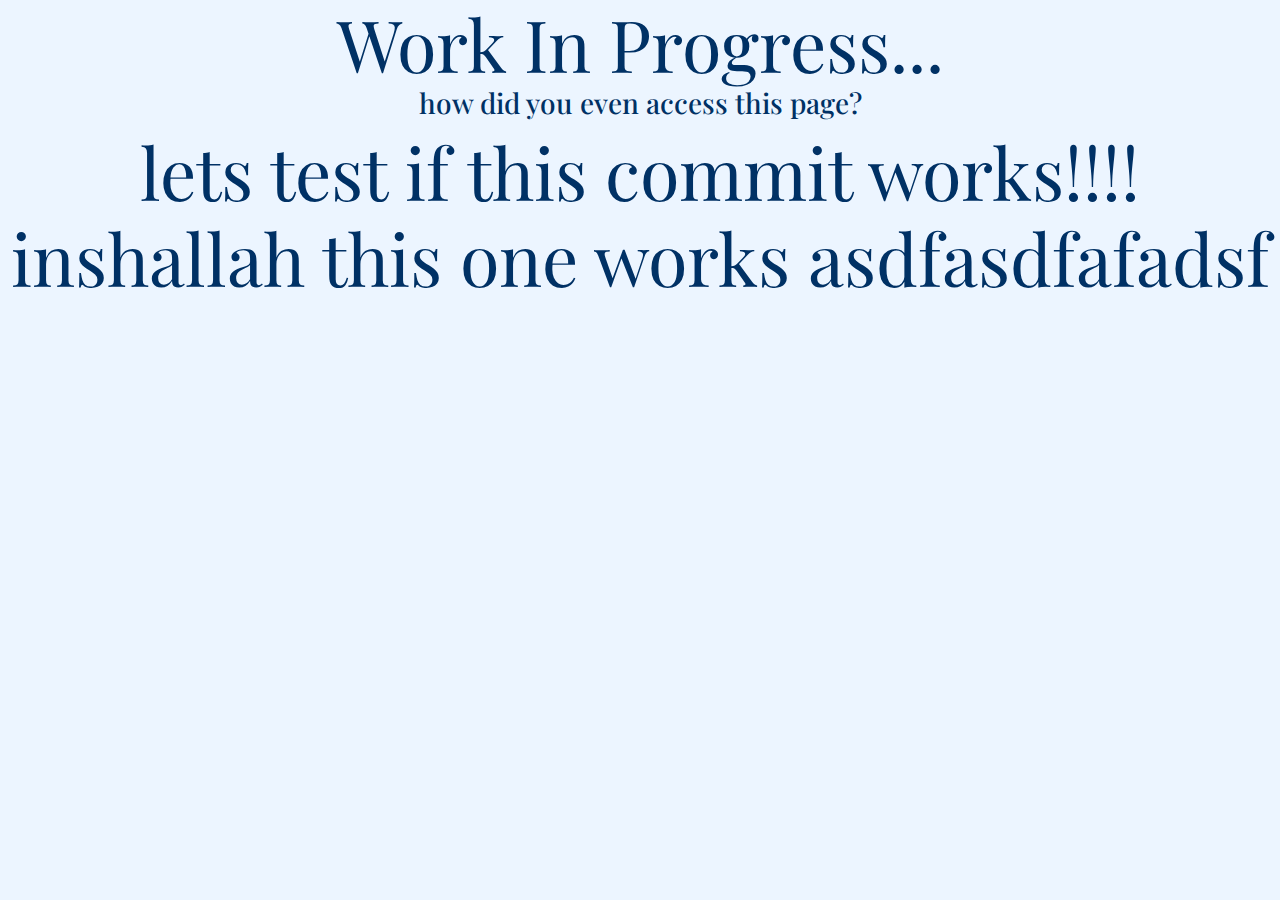
==== archives/index.html @ 5cfe6933 "ok" ====
<!DOCTYPE html>
<html lang="en">
  <head>
    <meta charset="UTF-8" />
    <meta name="viewport" content="width=device-width, initial-scale=1.0" />
    <title>Archives</title>
    <!-- Latest compiled and minified CSS -->
    <link
      href="https://cdn.jsdelivr.net/npm/bootstrap@5.3.2/dist/css/bootstrap.min.css"
      rel="stylesheet"
    />

    <link
      rel="shortcut icon"
      href="/img/NewMUN-logo-new_trans.png"
      type="image/x-icon"
    />
    <!--favicon-->
    <link rel="preconnect" href="https://fonts.googleapis.com" />
    <link rel="preconnect" href="https://fonts.gstatic.com" crossorigin />
    <link
      href="https://fonts.googleapis.com/css2?family=Montserrat:ital,wght@0,100;0,200;0,300;0,400;0,500;0,600;0,700;0,800;0,900;1,100;1,200;1,300;1,400;1,500;1,600;1,700;1,800;1,900&display=swap"
      rel="stylesheet"
    />
    <link
      href="https://fonts.googleapis.com/css2?family=Playfair+Display:ital,wght@0,400;0,500;0,600;0,700;0,800;0,900;1,400;1,500;1,600;1,700;1,800;1,900&display=swap"
      rel="stylesheet"
    />
    <link
      href="https://fonts.googleapis.com/css2?family=Gloock&display=swap"
      rel="stylesheet"
    />
    <link
      href="https://fonts.googleapis.com/css2?family=Noto+Sans&display=swap"
      rel="stylesheet"
    />
    <!-- Latest compiled JavaScript -->
    <script src="https://cdn.jsdelivr.net/npm/bootstrap@5.3.2/dist/js/bootstrap.bundle.min.js"></script>
    <!-- Animate.css -->
    <link
      rel="stylesheet"
      href="https://cdnjs.cloudflare.com/ajax/libs/animate.css/4.1.1/animate.min.css"
    />

    <!-- Athibans custom random specific instances css-->
    <link rel="stylesheet" href="/css/style.css" fetchpriority="high" />
    <!--Athibans custom random specific instances js-->
    <script defer src="/js/app.js"></script>
  </head>

  <!-- Google tag (gtag.js) -->
  <script
    async
    src="https://www.googletagmanager.com/gtag/js?id=G-RTMW4X9FFQ"
  ></script>
  <script>
    window.dataLayer = window.dataLayer || [];
    function gtag() {
      dataLayer.push(arguments);
    }
    gtag("js", new Date());

    gtag("config", "G-RTMW4X9FFQ");
  </script>

  <body class="text-center text-primary bg-secondary display-2">
    Work In Progress...
    <h3>how did you even access this page?</h3>
    lets test if this commit works!!!! inshallah this one works asdfasdfafadsf
  </body>
</html>
---- css/style.css ----
.btn {
  font-family: "Playfair Display", serif;
  font-weight: bold;
}

.center {
  margin-left: auto;
}

.card {
  border: 0;
}

.display-1 {
  font-family: "Playfair Display", serif;
}
.display-2 {
  font-family: "Playfair Display", serif;
}
.display-3 {
  font-family: "Playfair Display", serif;
}

.display-4 {
  font-family: "Playfair Display", serif;
}

.display-5 {
  font-family: "Playfair Display", serif;
}

.display-6 {
  font-family: "Playfair Display", serif;
}

.responsive-title {
  font-size: 3vw;
}

.responsive-text {
  font-size: 1.5vw;
}

.archive-team-card {
  width: 30%;
}

@media screen and (max-width: 992px) {
  .responsive-title {
    font-size: 3.5vw;
  }
  .responsive-text {
    font-size: 1.75vw;
  }
  .archive-team-card {
    width: 50%;
  }
  .eu-flag {
    max-height: 75%;
    margin-top: 12%;
  }
}

@media screen and (max-width: 934px) {
  .responsive-title {
    font-size: 3vw;
  }
  .responsive-text {
    font-size: 1.5vw;
  }
  .archive-team-card {
    width: 50%;
  }
}

@media screen and (max-width: 768px) {
  .responsive-title {
    font-size: 5vw;
  }
  .responsive-text {
    font-size: 2.5vw;
  }
  .archive-team-card {
    width: 70%;
  }
}
@media screen and (max-width: 576px) {
  .responsive-title {
    font-size: 6vw;
  }
  .responsive-text {
    font-size: 3vw;
  }
  .archive-team-card {
    width: 80%;
  }

  .council-card {
    width: 100% !important;
  }
}

.custom-navbar {
  box-shadow: 0 6px 8px 0 rgba(0, 0, 0, 0.3);
}

.text-primary {
  color: #003165 !important;
}

.bg-primary {
  background-color: #003165 !important;
}

.bg-secondary {
  background-color: #ecf5ff !important;
}

.hiddenSlideIn {
  opacity: 0;
  filter: blur(5px);
  transform: translateX(-100%);
  transition: all 1s;
}

.showSlideIn {
  opacity: 1;
  filter: blur(0);
  transform: translateX(0);
}

.why-delayed-animation:nth-child(1) {
  transition-delay: 0ms;
}

.why-delayed-animation:nth-child(2) {
  transition-delay: 600ms;
}
.why-delayed-animation:nth-child(3) {
  transition-delay: 800ms;
}

.hiddenPopIn {
  opacity: 0;
  filter: blur(5px);
  transform: translateY(20%);
  transition: all 1s;
}

.showPopIn {
  opacity: 1;
  filter: blur(0px);
  transform: translateY(0);
}

.hiddenPopInDelay:nth-child(2) {
  transition-delay: 0ms;
}

@media screen and (max-width: 576px) {
  .hiddenPopInDelay:nth-child(2) {
    transition-delay: 0ms;
  }
}

.council-card {
  border: none;
  border-radius: 2vh;
  box-shadow: 0px 4px 10px rgba(0, 0, 0, 0.3);
  width: 512px;
  height: 100%;
}

.team-card {
  border: none !important;
  border-width: 0ch !important;
  width: 80%;
  height: 80%;
  padding: 5%;
  margin: auto !important;
}

.team-title {
  margin-top: 3% !important;
}

.team-image {
  box-shadow: 0px 0px 25px 1px rgba(0, 0, 0, 0.2);
  clip-path: inset(-10000px -100000px 0px -10000000px);
  border-width: 0 !important;
  border: none !important;
}

.team-body {
  box-shadow: 0px 0px 25px 1px rgba(0, 0, 0, 0.2);
  clip-path: inset(0px -100000px -100000000px -100000000px);
  border-width: 0;
  border: none !important;
}

.archive-team-card {
  margin: auto !important;
  margin-top: 5vh !important;
}

.pictures-carousel {
  box-shadow: 0px 0px 10px 0px rgba(0, 0, 0, 0.3);
  width: 40vw;
  height: 45vh;
  margin: 1%;
}
.single-picture-carousel {
  width: 40vw;
  height: 45vh;
}

.council-img {
  height: 512px;
  width: 512px;
}

.footer {
  box-shadow: 0 -2px 20px 5px #00010265;
}

.text-center {
  font-family: "Playfair Display", serif;
}

.disabled:hover {
  cursor: not-allowed !important;
}

.titles {
  font-family: "Gloock", serif;
}

.font-montserrat {
  font-family: "Montserrat", sans-serif !important;
}

.font-gloock {
  font-family: "Gloock", serif !important;
}

.font-playfair {
  font-family: "Playfair Display", serif !important;
}

.btn-primary {
  background-color: rgba(161, 161, 161, 0.3);
  border: none;
  color: #363636;
  border-radius: 10px;
}
.disabled {
  background-color: rgba(255, 255, 255, 0.808) !important;
  border: none !important;
  color: #707070 !important;
  border-radius: 10px;
}
.modal-title {
  font-family: "Gloock", serif;
}
.modal-body {
  font-family: "Noto", sans-serif;
  line-height: 30px;
  padding: 6%;
  text-align: justify;
  font-size: large;
}
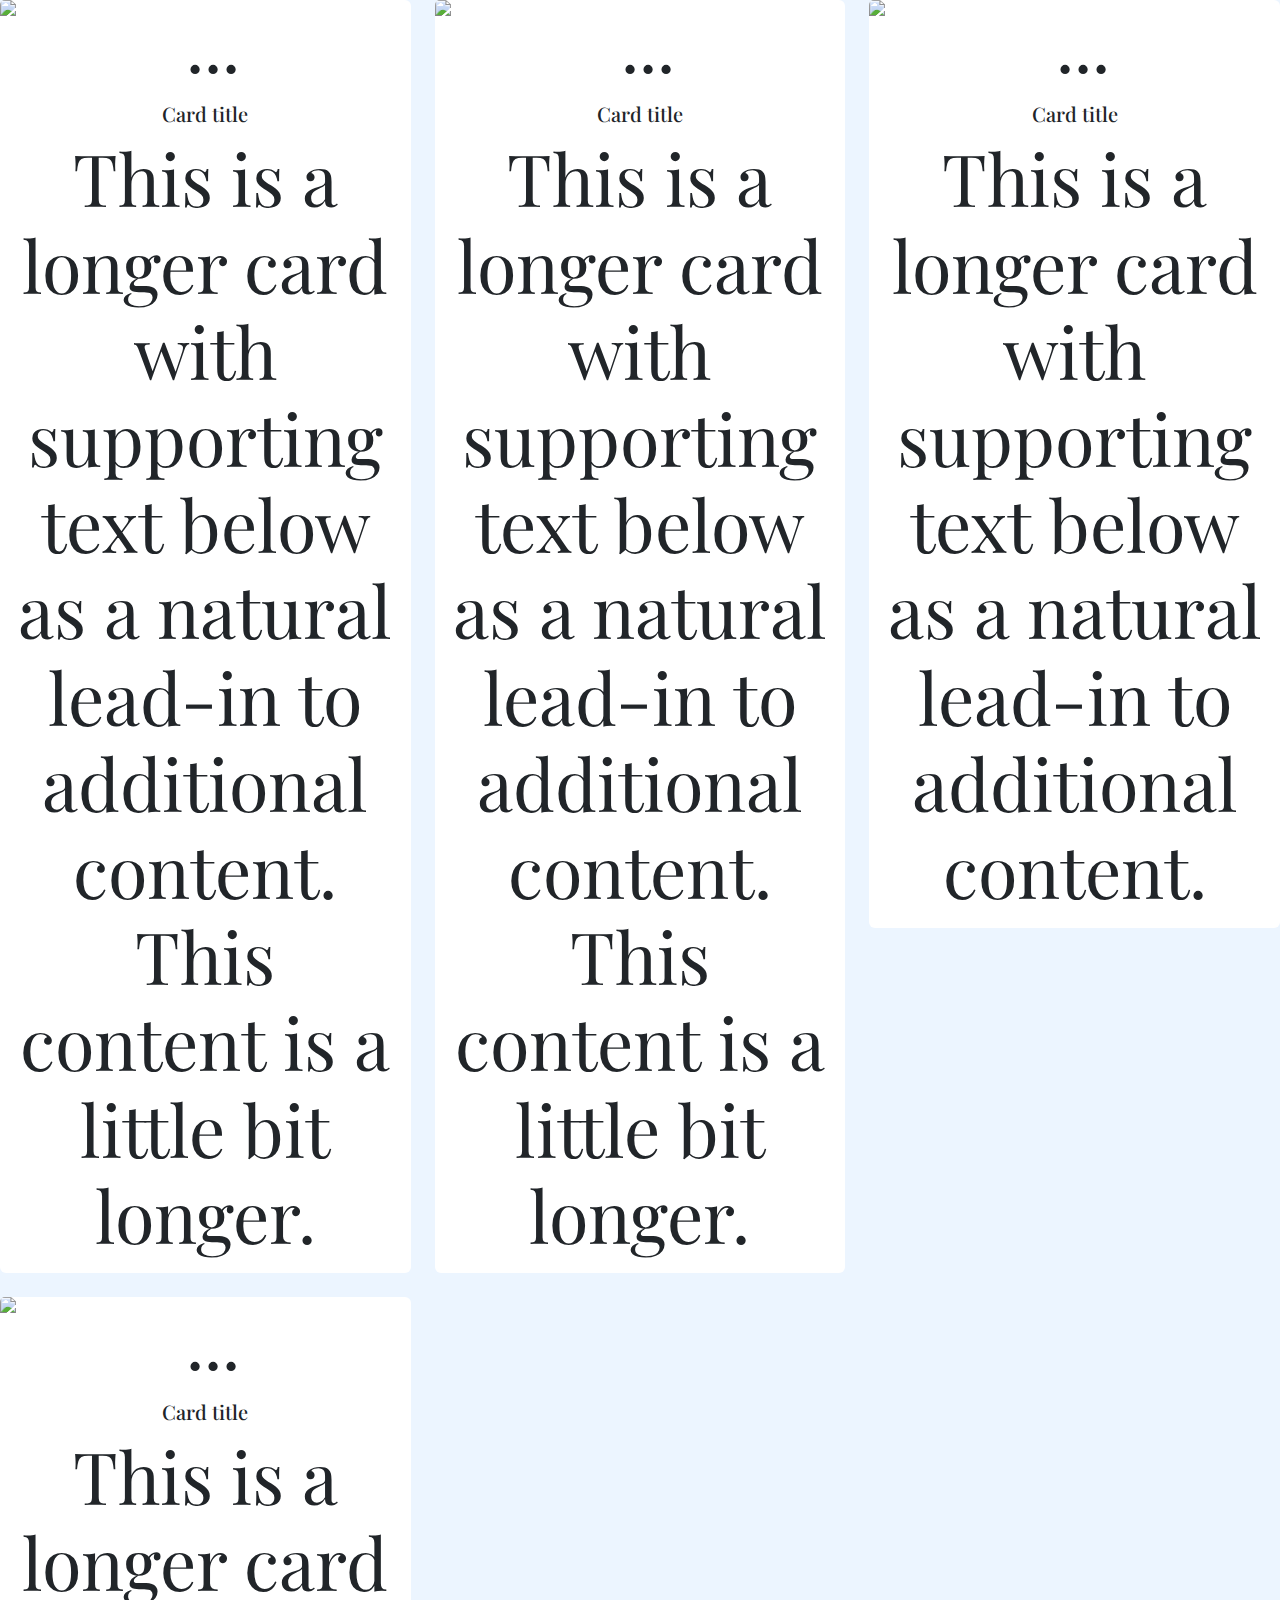
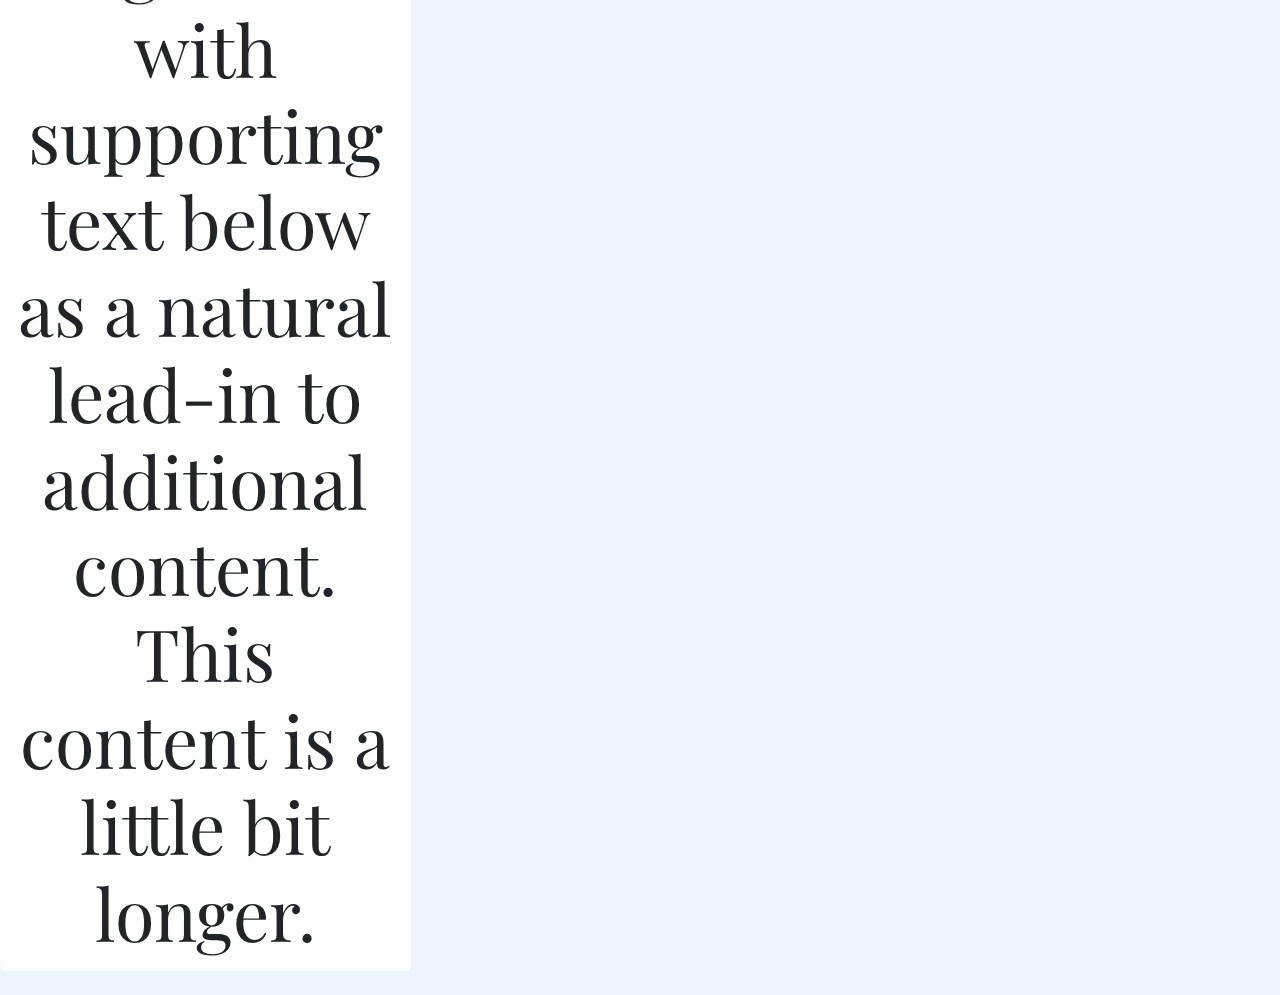
==== commit 13614406: "start of archives work" ====
--- a/archives/index.html
+++ b/archives/index.html
@@ -46,6 +46,7 @@
     <link rel="stylesheet" href="/css/style.css" fetchpriority="high" />
     <!--Athibans custom random specific instances js-->
     <script defer src="/js/app.js"></script>
+    <script src="https://cdn.jsdelivr.net/npm/masonry-layout@4.2.2/dist/masonry.pkgd.min.js" integrity="sha384-GNFwBvfVxBkLMJpYMOABq3c+d3KnQxudP/mGPkzpZSTYykLBNsZEnG2D9G/X/+7D" crossorigin="anonymous" async></script>
   </head>
 
   <!-- Google tag (gtag.js) -->
@@ -64,8 +65,43 @@
   </script>
 
   <body class="text-center text-primary bg-secondary display-2">
-    Work In Progress...
-    <h3>how did you even access this page?</h3>
-    lets test if this commit works!!!! inshallah this one works asdfasdfafadsf
+    <div class="row row-cols-1 row-cols-md-3 g-4">
+      <div class="col">
+        <div class="card">
+          <img src="..." class="card-img-top" alt="...">
+          <div class="card-body">
+            <h5 class="card-title">Card title</h5>
+            <p class="card-text">This is a longer card with supporting text below as a natural lead-in to additional content. This content is a little bit longer.</p>
+          </div>
+        </div>
+      </div>
+      <div class="col">
+        <div class="card">
+          <img src="..." class="card-img-top" alt="...">
+          <div class="card-body">
+            <h5 class="card-title">Card title</h5>
+            <p class="card-text">This is a longer card with supporting text below as a natural lead-in to additional content. This content is a little bit longer.</p>
+          </div>
+        </div>
+      </div>
+      <div class="col">
+        <div class="card">
+          <img src="..." class="card-img-top" alt="...">
+          <div class="card-body">
+            <h5 class="card-title">Card title</h5>
+            <p class="card-text">This is a longer card with supporting text below as a natural lead-in to additional content.</p>
+          </div>
+        </div>
+      </div>
+      <div class="col">
+        <div class="card">
+          <img src="..." class="card-img-top" alt="...">
+          <div class="card-body">
+            <h5 class="card-title">Card title</h5>
+            <p class="card-text">This is a longer card with supporting text below as a natural lead-in to additional content. This content is a little bit longer.</p>
+          </div>
+        </div>
+      </div>
+    </div>
   </body>
 </html>
--- a/css/style.css
+++ b/css/style.css
@@ -269,3 +269,37 @@
   text-align: justify;
   font-size: large;
 }
+
+.carousel {
+  z-index: -99;
+} /* keeps this behind all content */
+.carousel .item {
+  position: fixed;
+  width: 100%;
+  height: 100%;
+  -webkit-transition: opacity 1s;
+  -moz-transition: opacity 1s;
+  -ms-transition: opacity 1s;
+  -o-transition: opacity 1s;
+  transition: opacity 1s;
+}
+.carousel .one {
+  background: url(/img/archive_photos/ApplicationFrameHost_arpK8UBMpi.png);
+  background-size: cover;
+  -moz-background-size: cover;
+}
+.carousel .two {
+  background: url(/img/archive_photos/ApplicationFrameHost_oBKzAWZg2e.jpg);
+  background-size: cover;
+  -moz-background-size: cover;
+}
+.carousel .three {
+  background: url(/img/archive_photos/DSC_0177.JPG);
+  background-size: cover;
+  -moz-background-size: cover;
+}
+.carousel .active.left {
+  left: 0;
+  opacity: 0;
+  z-index: 2;
+}
